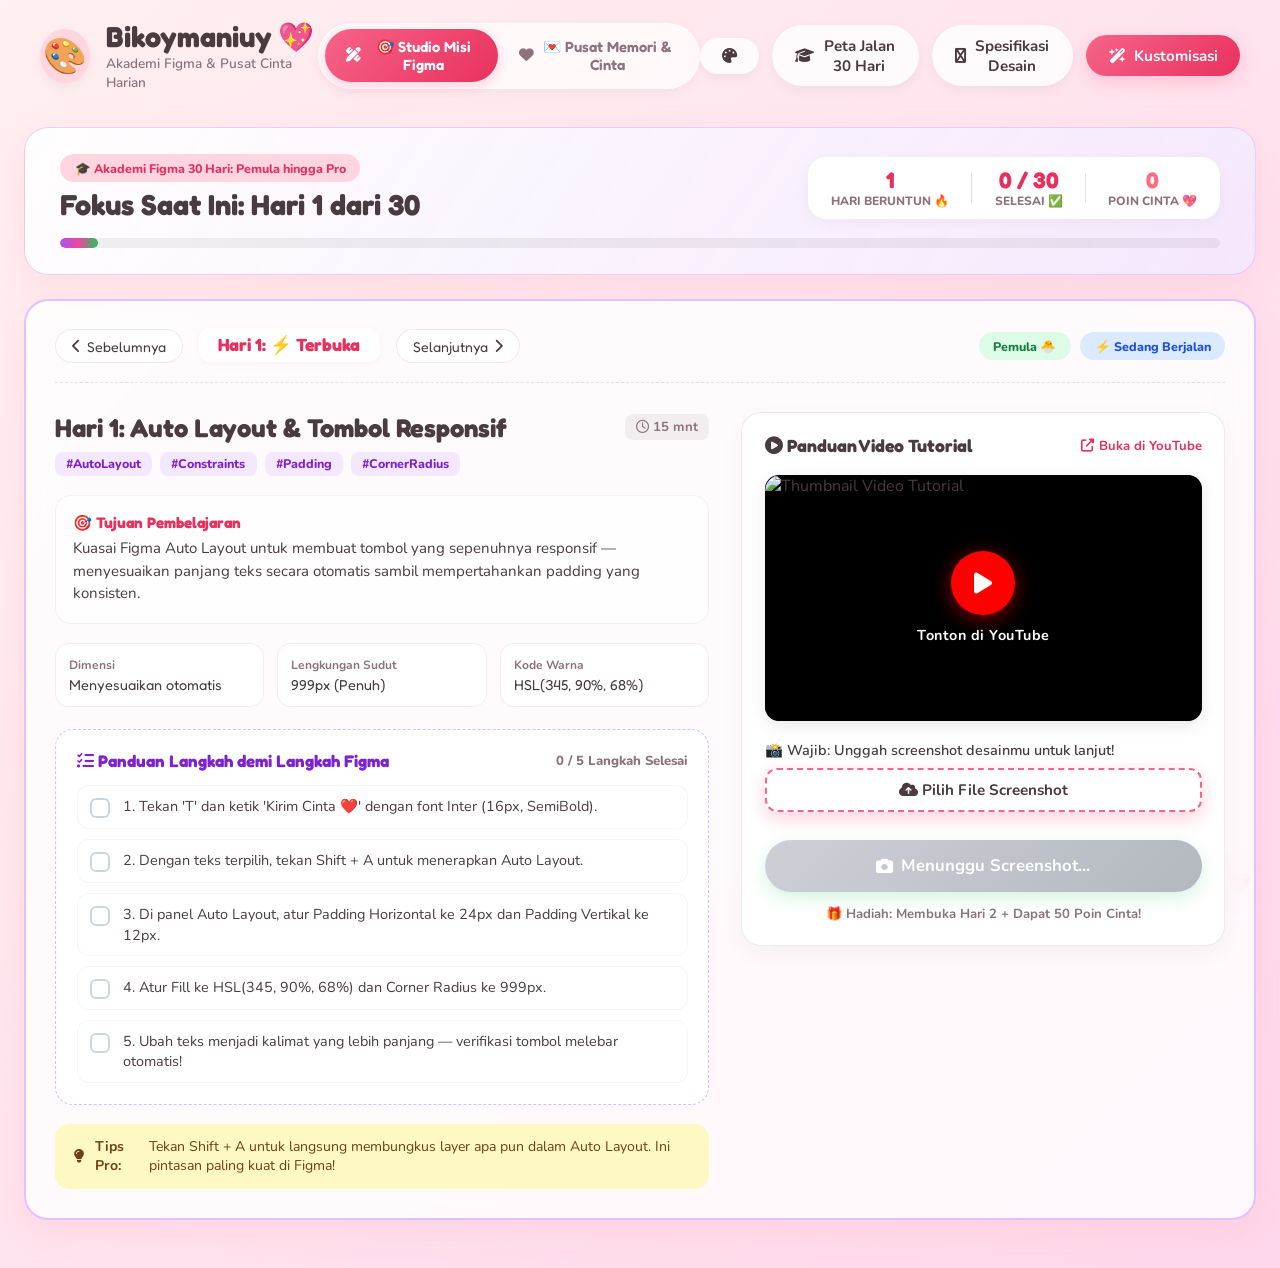
==== index.html @ 160505a1 "Add files via upload" ====
<!DOCTYPE html>
<html lang="id">
<head>
  <meta charset="UTF-8">
  <meta name="viewport" content="width=device-width, initial-scale=1.0">
  <title>Bikoymaniuy 💕 | Studio Figma & Pusat Memori Cinta</title>
  <meta name="description" content="Akademi Figma harian yang berfokus pada tugas dan aplikasi pendamping manis yang dibuat dengan penuh cinta.">
  
  <!-- Google Fonts -->
  <link rel="preconnect" href="https://fonts.googleapis.com">
  <link rel="preconnect" href="https://fonts.gstatic.com" crossorigin>
  <link href="https://fonts.googleapis.com/css2?family=Fredoka:wght@400;500;600;700&family=Nunito:wght@400;600;700;800&family=Sacramento&display=swap" rel="stylesheet">
  
  <!-- FontAwesome Icons -->
  <link rel="stylesheet" href="https://cdnjs.cloudflare.com/ajax/libs/font-awesome/6.4.0/css/all.min.css">
  
  <!-- Canvas Confetti -->
  <script src="https://cdn.jsdelivr.net/npm/canvas-confetti@1.6.0/dist/confetti.browser.min.js"></script>
  
  <link rel="stylesheet" href="styles.css">
</head>
<body data-theme="sakura">

  <!-- Background Animated Hearts Canvas -->
  <canvas id="heartCanvas"></canvas>

  <!-- Top Navigation Header -->
  <header class="app-header">
    <div class="logo-group">
      <div class="logo-icon">🎨</div>
      <div class="logo-text">
        <h1 id="appTitle">Bikoymaniuy <span class="heart-badge">💖</span></h1>
        <p class="subtitle">Akademi Figma & Pusat Cinta Harian</p>
      </div>
    </div>

    <!-- Mode Selector Tabs -->
    <nav class="mode-tabs">
      <button class="mode-tab active" id="tabFigmaStudio">
        <i class="fa-solid fa-pen-ruler"></i> 🎯 Studio Misi Figma
      </button>
      <button class="mode-tab" id="tabLoveHub">
        <i class="fa-solid fa-heart"></i> 💌 Pusat Memori & Cinta
      </button>
    </nav>

    <div class="header-actions">
      <button class="nav-btn" id="themeToggleBtn" title="Ganti Tema">
        <i class="fa-solid fa-palette"></i>
      </button>
      <button class="nav-btn" id="curriculumBtn" title="Peta Jalan Figma 30 Hari">
        <i class="fa-solid fa-graduation-cap"></i> Peta Jalan 30 Hari
      </button>
      <button class="nav-btn" id="figmaSpecBtn" title="Spesifikasi Desain Figma">
        <i class="fa-solid fa-figma"></i> Spesifikasi Desain
      </button>
      <button class="nav-btn primary-nav-btn" id="customizeBtn" title="Sesuaikan Pengaturan">
        <i class="fa-solid fa-wand-magic-sparkles"></i> Kustomisasi
      </button>
    </div>
  </header>

  <!-- Main Container Layout -->
  <main class="main-container">

    <!-- VIEW 1: TASK-FOCUSED FIGMA QUEST STUDIO -->
    <div id="figmaStudioView" class="view-section active">

      <!-- Course Overall Progress Header -->
      <section class="course-progress-card glass-card">
        <div class="progress-info-row">
          <div class="progress-title-group">
            <span class="pill-badge">🎓 Akademi Figma 30 Hari: Pemula hingga Pro</span>
            <h2>Fokus Saat Ini: <span id="courseProgressText">Hari 1 dari 30</span></h2>
          </div>
          <div class="streak-badge-box">
            <div class="streak-item">
              <span class="streak-number" id="figmaStreakNum">1</span>
              <span class="streak-label">Hari Beruntun 🔥</span>
            </div>
            <div class="streak-divider"></div>
            <div class="streak-item">
              <span class="streak-number" id="completedCountNum">0 / 30</span>
              <span class="streak-label">Selesai ✅</span>
            </div>
            <div class="streak-divider"></div>
            <div class="streak-item">
              <span class="streak-number" id="lovePointsNum" style="color: #ff6b81;">0</span>
              <span class="streak-label">Poin Cinta 💖</span>
            </div>
          </div>
        </div>

        <div class="course-bar-container">
          <div class="course-bar-fill" id="courseBarFill" style="width: 3.3%;"></div>
        </div>
      </section>

      <!-- TASK FOCUS HERO WORKSPACE -->
      <section class="widget-card glass-card task-hero-workspace">
        <!-- Task Header Toolbar -->
        <div class="task-toolbar">
          <div class="task-nav-controls">
            <button class="task-nav-btn" id="prevDayBtn" title="Hari Sebelumnya"><i class="fa-solid fa-chevron-left"></i> Sebelumnya</button>
            <div class="day-selector-dropdown">
              <span class="day-select-label" id="currentDaySelectorLabel">Hari 1 (Terbuka)</span>
            </div>
            <button class="task-nav-btn" id="nextDayBtn" title="Hari Selanjutnya">Selanjutnya <i class="fa-solid fa-chevron-right"></i></button>
          </div>

          <div class="task-status-badges">
            <span class="level-badge" id="questLevelBadge">Pemula 🐣</span>
            <span class="status-pill-badge" id="questLockStatusBadge">⚡ Sedang Berjalan</span>
          </div>
        </div>

        <!-- Task Main Split View -->
        <div class="task-workspace-grid">

          <!-- Left Column: Detailed Guide & Interactive Checklist -->
          <div class="task-guide-col">
            <div class="task-title-header">
              <h3 id="questTitle">Hari 1: Tombol Pil Lucu & Auto Layout</h3>
              <span class="time-tag" id="questTime"><i class="fa-regular fa-clock"></i> 10 mnt</span>
            </div>

            <!-- Concept Tags -->
            <div class="concept-tags-row" id="conceptTagsRow">
              <span class="concept-tag">#AutoLayout</span>
              <span class="concept-tag">#PillButton</span>
              <span class="concept-tag">#Padding</span>
              <span class="concept-tag">#CornerRadius</span>
            </div>

            <div class="task-description-box">
              <h4>🎯 Tujuan Pembelajaran</h4>
              <p id="questObjective">Pelajari cara membuat tombol yang fleksibel menggunakan Auto Layout Figma yang otomatis menyesuaikan ukurannya saat teks berubah!</p>
            </div>

            <!-- Specs & Dimensions Callout -->
            <div class="specs-callout-grid">
              <div class="spec-callout-item">
                <span class="spec-label">Dimensi</span>
                <span class="spec-val" id="specDimVal">Auto (Min 140x48px)</span>
              </div>
              <div class="spec-callout-item">
                <span class="spec-label">Lengkungan Sudut</span>
                <span class="spec-val" id="specRadiusVal">999px (Full Pill)</span>
              </div>
              <div class="spec-callout-item">
                <span class="spec-label">Kode Warna</span>
                <span class="spec-val" id="specColorVal">HSL(345, 90%, 68%)</span>
              </div>
            </div>

            <!-- Interactive Sub-Checklist -->
            <div class="interactive-checklist-card">
              <div class="checklist-header">
                <h5><i class="fa-solid fa-list-check"></i> Panduan Langkah demi Langkah Figma</h5>
                <span class="checklist-count" id="checklistProgressText">0 / 4 Langkah Selesai</span>
              </div>

              <div class="checklist-items-container" id="checklistItemsContainer">
                <!-- Checkbox steps rendered dynamically -->
              </div>
            </div>

            <!-- Figma Tip Box -->
            <div class="quest-tip-box" id="questTipBox">
              <i class="fa-solid fa-lightbulb"></i> <strong>Tips Pro:</strong> Tekan <kbd>Shift + A</kbd> pada lapisan teks apa pun untuk langsung mengubahnya menjadi Auto Layout!
            </div>
          </div>

          <!-- Right Column: Inline Video Tutorial & Completion -->
          <div class="task-video-col">
            <div class="video-workspace-card">
              <div class="video-card-header">
                <h4><i class="fa-solid fa-circle-play"></i> Panduan Video Tutorial</h4>
                <a id="externalVideoLink" href="#" target="_blank" class="link-btn">
                  <i class="fa-solid fa-up-right-from-square"></i> Buka di YouTube
                </a>
              </div>
              
              <div class="video-frame-container">
                <div class="yt-thumbnail-player" id="ytThumbnailPlayer">
                  <img id="ytThumbnailImg" src="https://img.youtube.com/vi/kU7G0d1FwEw/maxresdefault.jpg" alt="Thumbnail Video Tutorial" onerror="this.src='https://img.youtube.com/vi/kU7G0d1FwEw/hqdefault.jpg'">
                  <div class="yt-play-overlay" id="ytPlayOverlay">
                    <div class="yt-play-btn"><i class="fa-solid fa-play"></i></div>
                    <div class="yt-play-label">Tonton di YouTube</div>
                  </div>
                </div>
              </div>

              <div class="video-completion-panel">
                <div class="lock-notice" id="lockNoticeMessage" style="display: none;">
                  <i class="fa-solid fa-lock"></i> <strong>Tugas ini terkunci!</strong> Selesaikan Hari <span id="lockedPrevDayNum">1</span> terlebih dahulu.
                </div>
                <div class="upload-screenshot-container" id="uploadScreenshotContainer" style="margin-bottom: 15px;">
                  <p style="font-size: 0.9rem; margin-bottom: 8px; color: var(--text-dark); font-weight: 600;">📸 Wajib: Unggah screenshot desainmu untuk lanjut!</p>
                  <label for="screenshotUpload" class="action-btn" style="background: var(--bg-card); color: var(--text-dark); border: 2px dashed var(--primary-color); display: inline-block; text-align: center; cursor: pointer; padding: 10px 20px; border-radius: 12px; width: 100%;">
                    <i class="fa-solid fa-cloud-arrow-up"></i> Pilih File Screenshot
                  </label>
                  <input type="file" id="screenshotUpload" accept="image/*" style="display: none;">
                  <img id="screenshotPreview" src="" style="display: none; width: 100%; border-radius: 12px; margin-top: 15px; border: 2px solid var(--primary-color);">
                </div>

                <button class="action-btn complete-quest-btn" id="completeQuestBtn">
                  <i class="fa-solid fa-circle-check"></i> Tandai Selesai & Buka Hari Berikutnya! 🎉
                </button>

                <div class="reward-teaser">
                  <span>🎁 Hadiah: Membuka Hari <span id="nextRewardDayNum">2</span> + Dapat 50 Poin Cinta!</span>
                </div>
              </div>
            </div>
          </div>

        </div>
      </section>

    </div>

    <!-- VIEW 2: LOVE & MEMORY HUB -->
    <div id="loveHubView" class="view-section" style="display: none;">

      <!-- Welcome Banner -->
      <section class="welcome-card glass-card">
        <div class="welcome-content">
          <span class="pill-badge">✨ Dosis Kemanisan Harian</span>
          <h2>Halo, <span id="gfName">Tuan Putri</span>! 🌸</h2>
          <p id="welcomeSubtitle">Hari ini adalah hari yang spesial karena kamu membuat dunia lebih cerah!</p>
          <div class="love-counter">
            <div class="counter-item">
              <span class="counter-num" id="daysTogether">365</span>
              <span class="counter-label">Hari Bersama</span>
            </div>
            <div class="counter-divider">💕</div>
            <div class="counter-item">
              <span class="counter-num" id="heartsSent">0</span>
              <span class="counter-label">Hati Terkirim</span>
            </div>
            <div class="counter-divider">✨</div>
            <div class="counter-item">
              <span class="counter-num" id="couponsRemaining">6</span>
              <span class="counter-label">Voucher Aktif</span>
            </div>
          </div>
        </div>
        <div class="welcome-mascot">
          <div class="mascot-avatar">✨🐻✨</div>
          <button class="hug-btn" id="sendHugBtn">
            <i class="fa-solid fa-heart"></i> Ketuk untuk Pelukan
          </button>
        </div>
      </section>

      <!-- Grid Layout for Hub Widgets -->
      <div class="widgets-grid">

        <!-- Widget 1: Daily Love Envelope -->
        <section class="widget-card glass-card envelope-widget">
          <div class="widget-header">
            <div class="widget-title">
              <i class="fa-solid fa-envelope-open-text icon-pink"></i>
              <h3>Surat Cinta Hari Ini</h3>
            </div>
            <span class="date-badge" id="currentDateText">Hari Ini</span>
          </div>
          
          <div class="envelope-container">
            <div class="envelope" id="envelope">
              <div class="envelope-flap"></div>
              <div class="envelope-pocket"></div>
              <div class="letter" id="letter">
                <div class="letter-stamp">💌</div>
                <h4 id="noteTitle">Selamat Pagi Matahariku!</h4>
                <p id="noteBody">Kamu adalah pikiran favoritku setiap hari. Jangan lupa tersenyum, tarik napas perlahan, dan ketahuilah bahwa kamu sangat dicintai!</p>
                <div class="letter-footer">
                  <span id="noteSignoff">Selalu milikmu ❤️</span>
                </div>
              </div>
            </div>
          </div>

          <div class="widget-actions">
            <button class="action-btn" id="openNoteBtn">
              <i class="fa-solid fa-heart-open"></i> Buka Surat
            </button>
            <button class="action-btn secondary-btn" id="newNoteBtn">
              <i class="fa-solid fa-shuffle"></i> Surat Lainnya
            </button>
          </div>
        </section>

        <!-- Widget 2: Interactive Mood Station -->
        <section class="widget-card glass-card mood-widget">
          <div class="widget-header">
            <div class="widget-title">
              <i class="fa-solid fa-face-smile-beam icon-yellow"></i>
              <h3>Bagaimana Perasaanmu Hari Ini?</h3>
            </div>
          </div>

          <p class="widget-desc">Pilih suasana hatimu untuk menerima perhatian virtual instan!</p>
          
          <div class="mood-selector" id="moodSelector">
            <button class="mood-chip" data-mood="happy">
              <span class="mood-emoji">🥰</span> Bahagia
            </button>
            <button class="mood-chip" data-mood="tired">
              <span class="mood-emoji">😴</span> Lelah
            </button>
            <button class="mood-chip" data-mood="stressed">
              <span class="mood-emoji">🥺</span> Stres
            </button>
            <button class="mood-chip" data-mood="excited">
              <span class="mood-emoji">🥳</span> Bersemangat
            </button>
            <button class="mood-chip" data-mood="missing">
              <span class="mood-emoji">👉👈</span> Kangen
            </button>
            <button class="mood-chip" data-mood="boba">
              <span class="mood-emoji">🧋</span> Butuh Boba
            </button>
          </div>

          <div class="mood-response-box" id="moodResponseBox">
            <div class="response-icon" id="responseIcon">✨</div>
            <div class="response-text">
              <h4 id="responseTitle">Pilih suasana hatimu di atas!</h4>
              <p id="responseDesc">Aku di sini untuk memberimu kehangatan ekstra dan pelukan virtual kapan pun kamu butuhkan.</p>
            </div>
          </div>
        </section>

        <!-- Widget 3: Redeemable Love Vouchers -->
        <section class="widget-card glass-card vouchers-widget full-width-widget">
          <div class="widget-header">
            <div class="widget-title">
              <i class="fa-solid fa-ticket icon-purple"></i>
              <h3>Voucher Cinta Eksklusif Kamu</h3>
            </div>
            <span class="pill-badge">Ketuk kupon untuk menukar!</span>
          </div>

          <div class="vouchers-carousel" id="vouchersCarousel">
            <!-- Dynamically populated coupons -->
          </div>
        </section>

        <!-- Widget 5: Lo-Fi Music & Audio Player -->
        <section class="widget-card glass-card player-widget full-width-widget">
          <div class="widget-header">
            <div class="widget-title">
              <i class="fa-solid fa-compact-disc icon-green"></i>
              <h3>Musik Lo-Fi & Santai</h3>
            </div>
          </div>
          <div class="player-body" style="padding-top: 15px;">
            <iframe width="100%" height="300" scrolling="no" frameborder="no" allow="autoplay" src="https://w.soundcloud.com/player/?url=https%3A//soundcloud.com/user-236761972/sets/studio-ghibli-lofi-music-chill&color=%23ff6b81&auto_play=false&hide_related=true&show_comments=false&show_user=false&show_reposts=false&show_teaser=false&visual=true" style="border-radius: 12px; border: none;"></iframe>
          </div>
        </section>

        <!-- Widget 6: Interactive Sticker Canvas Board -->
        <section class="widget-card glass-card sticker-widget full-width-widget">
          <div class="widget-header">
            <div class="widget-title">
              <i class="fa-solid fa-icons icon-orange"></i>
              <h3>Kanvas Stiker Lucu (Bisa Ditarik)</h3>
            </div>
            <span class="pill-badge">Tarik stiker ke mana saja!</span>
          </div>

          <div class="sticker-toolbar">
            <span>Tambah Stiker:</span>
            <button class="sticker-add-btn" data-sticker="🧋">🧋 Boba</button>
            <button class="sticker-add-btn" data-sticker="🐱">🐱 Kucing</button>
            <button class="sticker-add-btn" data-sticker="🧸">🧸 Beruang</button>
            <button class="sticker-add-btn" data-sticker="🌸">🌸 Sakura</button>
            <button class="sticker-add-btn" data-sticker="✨">✨ Berkilau</button>
            <button class="sticker-add-btn" data-sticker="🍰">🍰 Kue</button>
            <button class="sticker-add-btn" data-sticker="💌">💌 Surat</button>
            <button class="action-btn secondary-btn" id="clearStickersBtn" style="margin-left: auto; padding: 0.3rem 0.8rem; font-size: 0.85rem;">Bersihkan Stiker</button>
          </div>

          <div class="canvas-area" id="stickerCanvasArea">
            <div class="canvas-placeholder">✨ Ketuk stiker apa saja di atas untuk meletakkannya di sini, lalu tarik sesukamu! ✨</div>
          </div>
        </section>

      </div>

    </div>

  </main>

  <!-- Modal: 30-Day Figma Curriculum Roadmap -->
  <div class="modal-overlay" id="curriculumModal">
    <div class="modal-content glass-card" style="max-width: 850px;">
      <div class="modal-header">
        <h3><i class="fa-solid fa-graduation-cap"></i> Peta Jalan Desain Figma 30 Hari</h3>
        <button class="close-btn" id="closeCurriculumModalBtn">&times;</button>
      </div>
      <div class="modal-body">
        <div class="curriculum-filter-bar">
          <button class="filter-tab active" data-filter="all">Semua Misi (30)</button>
          <button class="filter-tab" data-filter="beginner">Pemula 🐣 (1–10)</button>
          <button class="filter-tab" data-filter="intermediate">Menengah 🌿 (11–20)</button>
          <button class="filter-tab" data-filter="pro">Pro 👑 (21–30)</button>
        </div>

        <div class="curriculum-grid" id="curriculumGrid">
          <!-- Dynamically populated quest cards with locked/unlocked states -->
        </div>
      </div>
    </div>
  </div>

  <!-- Side Drawer: Customizer Modal -->
  <div class="drawer-overlay" id="customizerDrawer">
    <div class="drawer-content">
      <div class="drawer-header">
        <h3><i class="fa-solid fa-sliders"></i> Kustomisasi Bikoymaniuy</h3>
        <button class="close-btn" id="closeCustomizerBtn">&times;</button>
      </div>

      <div class="drawer-body">
        <div id="adminPanel" style="display: block; margin-bottom: 2rem; border-bottom: 2px solid var(--primary-color); padding-bottom: 1rem;">
          <h4 style="color: var(--primary-color); margin-bottom: 1rem;"><i class="fa-solid fa-crown"></i> Mode Admin Aktif</h4>
          
          <div class="form-group">
            <label>Tambah Kupon Hadiah Baru</label>
            <input type="text" id="adminVoucherTitle" placeholder="Nama Hadiah" class="custom-input" style="margin-bottom: 0.5rem;">
            <input type="text" id="adminVoucherDesc" placeholder="Deskripsi Singkat" class="custom-input" style="margin-bottom: 0.5rem;">
            <div style="display: flex; gap: 0.5rem; margin-bottom: 0.5rem;">
              <input type="text" id="adminVoucherIcon" placeholder="Emoji" class="custom-input" style="width: 30%;">
              <input type="text" id="adminVoucherTag" placeholder="Kategori" class="custom-input" style="width: 70%;">
            </div>
            <input type="number" id="adminVoucherCost" placeholder="Harga Poin (mis: 1000)" class="custom-input" style="margin-bottom: 0.5rem;">
            <button class="action-btn" id="adminAddVoucherBtn" style="width: 100%; background: #22c55e;">+ Tambah Hadiah</button>
          </div>

          <div class="form-group" style="margin-top: 1rem;">
            <label>Daftar Hadiah (Klik Hapus)</label>
            <div id="adminVoucherList" style="max-height: 200px; overflow-y: auto; background: var(--bg-card); padding: 0.5rem; border-radius: 8px; font-size: 0.85rem;">
              <!-- Admin list -->
            </div>
          </div>
        </div>
        <div class="form-group">
          <label for="inputGfName">Nama Panggilan Pacar</label>
          <input type="text" id="inputGfName" value="Tuan Putri" class="custom-input">
        </div>

        <div class="form-group">
          <label for="inputDays">Hari Bersama</label>
          <input type="text" id="inputDays" value="1 Year 6 Months" class="custom-input">
        </div>

        <div class="form-group" style="margin-top: 1.2rem; border-top: 1px dashed rgba(0,0,0,0.1); padding-top: 1rem;">
          <label for="inputCustomQuestTitle">Tambah Tugas Figma Harian Khusus</label>
          <input type="text" id="inputCustomQuestTitle" placeholder="Judul Tugas (contoh: Hari 31: App Bar Lucu)" class="custom-input" style="margin-bottom: 0.5rem;">
          <input type="text" id="inputCustomVideoUrl" placeholder="URL Video YouTube (https://...)" class="custom-input" style="margin-bottom: 0.5rem;">
          <textarea id="inputCustomQuestSteps" rows="2" class="custom-input" placeholder="Langkah-langkah dipisahkan dengan koma..."></textarea>
          <button class="action-btn" id="addCustomQuestBtn" style="margin-top: 0.5rem; width: 100%;">Tambah Tugas Figma</button>
        </div>

        <button class="action-btn" id="saveSettingsBtn" style="width: 100%; margin-top: 1rem;">
          <i class="fa-solid fa-floppy-disk"></i> Simpan & Terapkan
        </button>
        <button class="action-btn" id="resetProgressBtn" style="width: 100%; margin-top: 1rem; background: #ef4444; color: white; border: none;">
          <i class="fa-solid fa-triangle-exclamation"></i> Reset Semua Progres
        </button>
      </div>
    </div>
  </div>

  <!-- Modal: Figma Design System Specs -->
  <div class="modal-overlay" id="figmaModal">
    <div class="modal-content glass-card">
      <div class="modal-header">
        <h3><i class="fa-solid fa-figma"></i> Spesifikasi Sistem Desain Harian (Figma Companion)</h3>
        <button class="close-btn" id="closeFigmaModalBtn">&times;</button>
      </div>
      <div class="modal-body">
        <p>Gunakan kode HSL warna ini, spesifikasi tipografi, dan dimensi komponen untuk <strong>Tantangan Desain Figma Harian</strong> kamu!</p>
        
        <div class="spec-section">
          <h4>🎨 Token Warna</h4>
          <div class="spec-colors-grid">
            <div class="color-chip-card">
              <span class="color-preview" style="background: hsl(345, 90%, 68%);"></span>
              <div class="color-info">
                <strong>Pink Utama</strong>
                <code>hsl(345, 90%, 68%)</code>
              </div>
            </div>
            <div class="color-chip-card">
              <span class="color-preview" style="background: hsl(270, 85%, 75%);"></span>
              <div class="color-info">
                <strong>Ungu Lembut</strong>
                <code>hsl(270, 85%, 75%)</code>
              </div>
            </div>
            <div class="color-chip-card">
              <span class="color-preview" style="background: hsl(355, 100%, 97%);"></span>
              <div class="color-info">
                <strong>Krem Latar Belakang</strong>
                <code>hsl(355, 100%, 97%)</code>
              </div>
            </div>
            <div class="color-chip-card">
              <span class="color-preview" style="background: rgba(255, 255, 255, 0.75);"></span>
              <div class="color-info">
                <strong>Kartu Glassmorphism</strong>
                <code>rgba(255, 255, 255, 0.75)</code>
              </div>
            </div>
          </div>
        </div>

        <div class="spec-section">
          <h4>🔤 Skala Tipografi</h4>
          <ul class="spec-list">
            <li><strong>Font Judul:</strong> <code>Fredoka</code> (700 Bold, 2.2rem)</li>
            <li><strong>Font Sub-judul:</strong> <code>Nunito</code> (800 ExtraBold, 1.3rem)</li>
            <li><strong>Catatan Tulisan Tangan:</strong> <code>Sacramento</code> (400 Regular, 1.8rem)</li>
          </ul>
        </div>

        <div class="spec-section">
          <h4>📐 Token Tata Letak & Lengkungan</h4>
          <ul class="spec-list">
            <li><strong>Lengkungan Sudut Kartu:</strong> <code>24px</code></li>
            <li><strong>Lengkungan Sudut Tombol:</strong> <code>999px (Penuh)</code></li>
            <li><strong>Blur Filter Latar:</strong> <code>16px</code></li>
            <li><strong>Bayangan Kotak:</strong> <code>0 12px 32px rgba(255, 182, 193, 0.25)</code></li>
          </ul>
        </div>

        <button class="action-btn" id="copyFigmaTokensBtn" style="width: 100%; margin-top: 1rem;">
          <i class="fa-solid fa-copy"></i> Salin Token JSON ke Clipboard
        </button>
      </div>
    </div>
  </div>

  <script src="app.js"></script>
</body>
</html>
---- styles.css ----
/* ==========================================================================
   MOCHILOVE - DESIGN SYSTEM & STYLESHEET
   ========================================================================== */

/* Theme Variables (Default Sakura Theme) */
:root {
  --primary-hue: 345;
  --primary-color: hsl(var(--primary-hue), 90%, 68%);
  --primary-dark: hsl(var(--primary-hue), 80%, 55%);
  --primary-light: hsl(var(--primary-hue), 100%, 92%);
  --accent-color: hsl(270, 85%, 75%);
  --bg-gradient-start: hsl(355, 100%, 97%);
  --bg-gradient-end: hsl(330, 100%, 92%);
  
  --card-bg: rgba(255, 255, 255, 0.82);
  --card-border: rgba(255, 255, 255, 0.9);
  --text-main: #4a3b40;
  --text-muted: #8c737c;
  
  --shadow-soft: 0 12px 32px rgba(255, 182, 193, 0.28);
  --shadow-hover: 0 18px 40px rgba(255, 140, 170, 0.35);
  
  --radius-card: 24px;
  --radius-btn: 999px;
  
  --font-heading: 'Fredoka', cursive, sans-serif;
  --font-body: 'Nunito', sans-serif;
  --font-handwriting: 'Sacramento', cursive;
  
  --transition-smooth: all 0.35s cubic-bezier(0.34, 1.56, 0.64, 1);
}

/* Theme Options */
body[data-theme="lavender"] {
  --primary-hue: 270;
  --primary-color: hsl(270, 85%, 72%);
  --primary-dark: hsl(270, 75%, 58%);
  --primary-light: hsl(270, 100%, 93%);
  --accent-color: hsl(320, 85%, 75%);
  --bg-gradient-start: hsl(265, 100%, 97%);
  --bg-gradient-end: hsl(280, 80%, 90%);
}

body[data-theme="matcha"] {
  --primary-hue: 155;
  --primary-color: hsl(155, 65%, 58%);
  --primary-dark: hsl(155, 60%, 45%);
  --primary-light: hsl(155, 80%, 90%);
  --accent-color: hsl(45, 90%, 75%);
  --bg-gradient-start: hsl(150, 60%, 97%);
  --bg-gradient-end: hsl(160, 70%, 88%);
}

body[data-theme="sunset"] {
  --primary-hue: 20;
  --primary-color: hsl(20, 95%, 68%);
  --primary-dark: hsl(15, 85%, 55%);
  --primary-light: hsl(35, 100%, 90%);
  --accent-color: hsl(340, 90%, 75%);
  --bg-gradient-start: hsl(40, 100%, 96%);
  --bg-gradient-end: hsl(15, 95%, 88%);
}

/* Reset & Global */
* {
  margin: 0;
  padding: 0;
  box-sizing: border-box;
  user-select: none;
}

body {
  font-family: var(--font-body);
  color: var(--text-main);
  background: linear-gradient(135deg, var(--bg-gradient-start) 0%, var(--bg-gradient-end) 100%);
  min-height: 100vh;
  overflow-x: hidden;
  position: relative;
}

#heartCanvas {
  position: fixed;
  top: 0;
  left: 0;
  width: 100vw;
  height: 100vh;
  pointer-events: none;
  z-index: 0;
}

/* Glassmorphism Card Style */
.glass-card {
  background: var(--card-bg);
  backdrop-filter: blur(16px);
  -webkit-backdrop-filter: blur(16px);
  border: 1px solid var(--card-border);
  border-radius: var(--radius-card);
  box-shadow: var(--shadow-soft);
  transition: var(--transition-smooth);
}

.glass-card:hover {
  box-shadow: var(--shadow-hover);
}

/* Header & Mode Navigation */
.app-header {
  position: relative;
  z-index: 10;
  display: flex;
  justify-content: space-between;
  align-items: center;
  padding: 1.2rem 2.5rem;
  max-width: 1280px;
  margin: 0 auto;
}

.logo-group {
  display: flex;
  align-items: center;
  gap: 1rem;
}

.logo-icon {
  font-size: 2.2rem;
  background: var(--primary-light);
  width: 54px;
  height: 54px;
  display: flex;
  align-items: center;
  justify-content: center;
  border-radius: 50%;
  box-shadow: 0 4px 12px rgba(0, 0, 0, 0.06);
  animation: pulseMascot 3s infinite ease-in-out;
}

.logo-text h1 {
  font-family: var(--font-heading);
  font-size: 1.8rem;
  font-weight: 700;
  color: var(--text-main);
  display: flex;
  align-items: center;
  gap: 0.4rem;
}

.logo-text .subtitle {
  font-size: 0.85rem;
  color: var(--text-muted);
  font-weight: 600;
}

/* Mode Tabs */
.mode-tabs {
  display: flex;
  align-items: center;
  background: rgba(255, 255, 255, 0.7);
  padding: 0.35rem;
  border-radius: var(--radius-btn);
  border: 1px solid rgba(255, 255, 255, 0.9);
  box-shadow: 0 4px 14px rgba(0, 0, 0, 0.04);
}

.mode-tab {
  font-family: var(--font-heading);
  font-size: 0.92rem;
  font-weight: 600;
  padding: 0.55rem 1.3rem;
  border-radius: var(--radius-btn);
  border: none;
  background: transparent;
  color: var(--text-muted);
  cursor: pointer;
  display: flex;
  align-items: center;
  gap: 0.5rem;
  transition: var(--transition-smooth);
}

.mode-tab.active {
  background: linear-gradient(135deg, var(--primary-color), var(--primary-dark));
  color: #ffffff;
  box-shadow: 0 4px 14px rgba(255, 140, 170, 0.4);
}

.header-actions {
  display: flex;
  align-items: center;
  gap: 0.8rem;
}

/* Buttons */
.nav-btn, .action-btn {
  font-family: var(--font-body);
  font-weight: 700;
  font-size: 0.95rem;
  padding: 0.65rem 1.4rem;
  border-radius: var(--radius-btn);
  border: none;
  cursor: pointer;
  display: inline-flex;
  align-items: center;
  gap: 0.5rem;
  background: rgba(255, 255, 255, 0.8);
  color: var(--text-main);
  box-shadow: 0 4px 12px rgba(0, 0, 0, 0.05);
  transition: var(--transition-smooth);
}

.nav-btn:hover, .action-btn:hover {
  transform: translateY(-2px) scale(1.03);
  background: #ffffff;
  box-shadow: 0 6px 18px rgba(0, 0, 0, 0.1);
}

.primary-nav-btn, .action-btn {
  background: linear-gradient(135deg, var(--primary-color), var(--primary-dark));
  color: #ffffff;
  box-shadow: 0 6px 18px rgba(255, 140, 170, 0.4);
}

.primary-nav-btn:hover, .action-btn:hover {
  background: linear-gradient(135deg, var(--primary-dark), var(--primary-color));
  box-shadow: 0 8px 22px rgba(255, 140, 170, 0.5);
}

.secondary-btn {
  background: var(--primary-light);
  color: var(--primary-dark);
}

.icon-btn {
  width: 40px;
  height: 40px;
  border-radius: 50%;
  border: none;
  background: var(--primary-light);
  color: var(--primary-dark);
  font-size: 1rem;
  cursor: pointer;
  display: flex;
  align-items: center;
  justify-content: center;
  transition: var(--transition-smooth);
}

.icon-btn:hover {
  transform: scale(1.15) rotate(90deg);
  background: var(--primary-color);
  color: #fff;
}

.pill-badge {
  font-size: 0.78rem;
  font-weight: 800;
  padding: 0.35rem 0.9rem;
  border-radius: var(--radius-btn);
  background: var(--primary-light);
  color: var(--primary-dark);
  display: inline-block;
}

/* Main Container */
.main-container {
  position: relative;
  z-index: 5;
  max-width: 1280px;
  margin: 1rem auto 3rem;
  padding: 0 1.5rem;
}

.view-section {
  animation: fadeIn 0.4s ease-out;
}

/* ==========================================================================
   TASK-FOCUSED FIGMA QUEST STUDIO
   ========================================================================== */

/* Course Overall Progress Card */
.course-progress-card {
  padding: 1.6rem 2.2rem;
  margin-bottom: 1.5rem;
  background: linear-gradient(125deg, rgba(255,255,255,0.92) 0%, rgba(243, 232, 255, 0.85) 100%);
  border: 1px solid rgba(216, 180, 254, 0.6);
}

.progress-info-row {
  display: flex;
  justify-content: space-between;
  align-items: center;
  margin-bottom: 1rem;
}

.progress-title-group h2 {
  font-family: var(--font-heading);
  font-size: 1.8rem;
  margin-top: 0.3rem;
  color: var(--text-main);
}

.streak-badge-box {
  display: flex;
  align-items: center;
  gap: 1.4rem;
  background: #ffffff;
  padding: 0.6rem 1.4rem;
  border-radius: 18px;
  box-shadow: 0 4px 14px rgba(0,0,0,0.04);
}

.streak-item {
  display: flex;
  flex-direction: column;
  align-items: center;
}

.streak-number {
  font-family: var(--font-heading);
  font-size: 1.4rem;
  font-weight: 700;
  color: var(--primary-dark);
}

.streak-label {
  font-size: 0.75rem;
  font-weight: 800;
  color: var(--text-muted);
  text-transform: uppercase;
}

.streak-divider {
  width: 1px;
  height: 30px;
  background: rgba(0,0,0,0.1);
}

.course-bar-container {
  width: 100%;
  height: 10px;
  background: rgba(0,0,0,0.06);
  border-radius: 999px;
  overflow: hidden;
}

.course-bar-fill {
  height: 100%;
  background: linear-gradient(90deg, #a855f7, #ec4899, #22c55e);
  border-radius: 999px;
  transition: width 0.5s ease-out;
}

/* Task Hero Workspace Container */
.task-hero-workspace {
  padding: 2rem;
  border: 2px solid rgba(216, 180, 254, 0.8);
}

.task-toolbar {
  display: flex;
  justify-content: space-between;
  align-items: center;
  padding-bottom: 1.2rem;
  border-bottom: 1px dashed rgba(0,0,0,0.1);
  margin-bottom: 1.8rem;
}

.task-nav-controls {
  display: flex;
  align-items: center;
  gap: 1rem;
}

.task-nav-btn {
  font-family: var(--font-heading);
  font-size: 0.88rem;
  padding: 0.45rem 1rem;
  border-radius: 999px;
  border: 1px solid rgba(0,0,0,0.08);
  background: #ffffff;
  color: var(--text-main);
  cursor: pointer;
  display: flex;
  align-items: center;
  gap: 0.4rem;
  transition: var(--transition-smooth);
}

.task-nav-btn:hover {
  background: var(--primary-light);
  color: var(--primary-dark);
}

.day-select-label {
  font-family: var(--font-heading);
  font-size: 1.1rem;
  font-weight: 700;
  color: var(--primary-dark);
  background: rgba(255, 255, 255, 0.9);
  padding: 0.4rem 1.2rem;
  border-radius: 12px;
  box-shadow: 0 2px 8px rgba(0,0,0,0.04);
}

.task-status-badges {
  display: flex;
  align-items: center;
  gap: 0.6rem;
}

.status-pill-badge {
  font-size: 0.78rem;
  font-weight: 800;
  padding: 0.35rem 0.9rem;
  border-radius: var(--radius-btn);
  background: #dbeafe;
  color: #1d4ed8;
}

.status-pill-badge.locked {
  background: #fef2f2;
  color: #dc2626;
}

.status-pill-badge.completed {
  background: #dcfce7;
  color: #15803d;
}

/* Task Workspace Split Grid */
.task-workspace-grid {
  display: grid;
  grid-template-columns: 1.15fr 0.85fr;
  gap: 2rem;
}

/* Left Column: Guide & Checklist */
.task-title-header {
  display: flex;
  justify-content: space-between;
  align-items: center;
  margin-bottom: 0.6rem;
}

.task-title-header h3 {
  font-family: var(--font-heading);
  font-size: 1.6rem;
  color: var(--text-main);
}

.time-tag {
  font-size: 0.82rem;
  font-weight: 700;
  color: var(--text-muted);
  background: rgba(0,0,0,0.05);
  padding: 0.25rem 0.7rem;
  border-radius: 8px;
}

.concept-tags-row {
  display: flex;
  gap: 0.5rem;
  flex-wrap: wrap;
  margin-bottom: 1.2rem;
}

.concept-tag {
  font-size: 0.78rem;
  font-weight: 800;
  background: #f3e8ff;
  color: #7e22ce;
  padding: 0.2rem 0.7rem;
  border-radius: 8px;
}

.task-description-box {
  background: rgba(255, 255, 255, 0.7);
  padding: 1.1rem;
  border-radius: 16px;
  margin-bottom: 1.2rem;
  border: 1px solid rgba(0,0,0,0.05);
}

.task-description-box h4 {
  font-family: var(--font-heading);
  font-size: 0.95rem;
  color: var(--primary-dark);
  margin-bottom: 0.3rem;
}

.task-description-box p {
  font-size: 0.94rem;
  color: var(--text-main);
  line-height: 1.5;
}

.specs-callout-grid {
  display: grid;
  grid-template-columns: repeat(3, 1fr);
  gap: 0.8rem;
  margin-bottom: 1.4rem;
}

.spec-callout-item {
  background: #ffffff;
  padding: 0.8rem;
  border-radius: 14px;
  border: 1px solid rgba(0,0,0,0.06);
  display: flex;
  flex-direction: column;
}

.spec-label {
  font-size: 0.75rem;
  font-weight: 700;
  color: var(--text-muted);
}

.spec-val {
  font-family: var(--font-heading);
  font-size: 0.9rem;
  color: var(--text-main);
  margin-top: 0.2rem;
}

/* Interactive Sub-Checklist */
.interactive-checklist-card {
  background: rgba(255, 255, 255, 0.9);
  border-radius: 18px;
  padding: 1.3rem;
  border: 1px dashed rgba(168, 85, 247, 0.4);
  margin-bottom: 1.2rem;
}

.checklist-header {
  display: flex;
  justify-content: space-between;
  align-items: center;
  margin-bottom: 0.9rem;
}

.checklist-header h5 {
  font-family: var(--font-heading);
  font-size: 1.05rem;
  color: #7e22ce;
}

.checklist-count {
  font-size: 0.82rem;
  font-weight: 800;
  color: var(--text-muted);
}

.checklist-items-container {
  display: flex;
  flex-direction: column;
  gap: 0.6rem;
}

.checklist-item-row {
  display: flex;
  align-items: flex-start;
  gap: 0.8rem;
  padding: 0.65rem 0.8rem;
  border-radius: 12px;
  background: rgba(255,255,255,0.7);
  border: 1px solid rgba(0,0,0,0.04);
  cursor: pointer;
  transition: var(--transition-smooth);
}

.checklist-item-row:hover {
  background: #ffffff;
}

.checklist-checkbox {
  width: 20px;
  height: 20px;
  border-radius: 6px;
  border: 2px solid #cbd5e1;
  display: flex;
  align-items: center;
  justify-content: center;
  flex-shrink: 0;
  margin-top: 0.1rem;
  transition: var(--transition-smooth);
}

.checklist-item-row.checked .checklist-checkbox {
  background: #22c55e;
  border-color: #22c55e;
  color: white;
}

.checklist-text {
  font-size: 0.9rem;
  color: var(--text-main);
  line-height: 1.4;
}

.checklist-item-row.checked .checklist-text {
  text-decoration: line-through;
  color: #94a3b8;
}

.quest-tip-box {
  background: #fef9c3;
  color: #713f12;
  padding: 0.85rem 1.2rem;
  border-radius: 14px;
  font-size: 0.88rem;
  display: flex;
  align-items: center;
  gap: 0.6rem;
}

.quest-tip-box kbd {
  background: #ffffff;
  padding: 0.15rem 0.5rem;
  border-radius: 6px;
  box-shadow: 0 2px 0 rgba(0,0,0,0.15);
  font-family: monospace;
  font-weight: 700;
}

/* Right Column: Inline Video Tutorial & Completion */
.video-workspace-card {
  background: #ffffff;
  border-radius: 20px;
  padding: 1.4rem;
  border: 1px solid rgba(0,0,0,0.08);
  box-shadow: 0 8px 24px rgba(0,0,0,0.04);
  display: flex;
  flex-direction: column;
  gap: 1.2rem;
}

.video-card-header {
  display: flex;
  justify-content: space-between;
  align-items: center;
}

.video-card-header h4 {
  font-family: var(--font-heading);
  font-size: 1.1rem;
  color: var(--text-main);
}

.link-btn {
  font-size: 0.82rem;
  font-weight: 700;
  color: var(--primary-dark);
  text-decoration: none;
  display: flex;
  align-items: center;
  gap: 0.3rem;
}

.video-frame-container {
  width: 100%;
  border-radius: 14px;
  overflow: hidden;
  box-shadow: 0 4px 16px rgba(0,0,0,0.1);
  background: #000;
}

.video-completion-panel {
  display: flex;
  flex-direction: column;
  gap: 0.8rem;
  margin-top: auto;
}

.lock-notice {
  background: #fef2f2;
  color: #dc2626;
  padding: 0.8rem 1rem;
  border-radius: 12px;
  font-size: 0.88rem;
  text-align: center;
  border: 1px solid #fecaca;
}

.complete-quest-btn {
  background: linear-gradient(135deg, #22c55e, #15803d);
  box-shadow: 0 6px 18px rgba(34, 197, 94, 0.4);
  font-size: 1.05rem;
  padding: 0.9rem 1.4rem;
  justify-content: center;
}

.complete-quest-btn:hover {
  background: linear-gradient(135deg, #16a34a, #15803d);
  box-shadow: 0 10px 24px rgba(34, 197, 94, 0.6);
}

.reward-teaser {
  text-align: center;
  font-size: 0.82rem;
  font-weight: 700;
  color: var(--text-muted);
}

/* Locked Roadmap Card */
.quest-roadmap-card.locked {
  background: #f8fafc;
  border-color: #e2e8f0;
  opacity: 0.75;
}

.quest-roadmap-card.locked .start-quest-btn {
  background: #cbd5e1;
  color: #64748b;
  cursor: not-allowed;
}

/* Welcome Card & Hub Widgets */
.welcome-card {
  padding: 2.2rem 2.8rem;
  display: flex;
  justify-content: space-between;
  align-items: center;
  margin-bottom: 2rem;
  background: linear-gradient(125deg, rgba(255,255,255,0.92) 0%, rgba(255, 230, 240, 0.8) 100%);
}

.welcome-content h2 {
  font-family: var(--font-heading);
  font-size: 2.3rem;
  margin: 0.6rem 0 0.4rem;
  color: var(--text-main);
}

.welcome-content p {
  color: var(--text-muted);
  font-size: 1.05rem;
  font-weight: 600;
  margin-bottom: 1.5rem;
}

.love-counter {
  display: flex;
  align-items: center;
  gap: 1.5rem;
}

.counter-item {
  display: flex;
  flex-direction: column;
}

.counter-num {
  font-family: var(--font-heading);
  font-size: 1.6rem;
  font-weight: 700;
  color: var(--primary-dark);
}

.counter-label {
  font-size: 0.8rem;
  color: var(--text-muted);
  font-weight: 700;
  text-transform: uppercase;
  letter-spacing: 0.5px;
}

.counter-divider {
  font-size: 1.2rem;
  opacity: 0.6;
}

.welcome-mascot {
  display: flex;
  flex-direction: column;
  align-items: center;
  gap: 1rem;
}

.mascot-avatar {
  font-size: 4rem;
  filter: drop-shadow(0 8px 16px rgba(0, 0, 0, 0.1));
  animation: bounceMascot 2.5s infinite cubic-bezier(0.45, 0.05, 0.55, 0.95);
}

.hug-btn {
  font-family: var(--font-heading);
  background: linear-gradient(135deg, #ff758c, #ff7eb3);
  color: white;
  border: none;
  padding: 0.75rem 1.6rem;
  border-radius: var(--radius-btn);
  font-size: 1rem;
  font-weight: 600;
  cursor: pointer;
  box-shadow: 0 8px 20px rgba(255, 117, 140, 0.4);
  transition: var(--transition-smooth);
}

.hug-btn:hover {
  transform: scale(1.08);
  box-shadow: 0 12px 26px rgba(255, 117, 140, 0.6);
}

/* Level Badges */
.level-badge {
  font-size: 0.78rem;
  font-weight: 800;
  padding: 0.35rem 0.9rem;
  border-radius: var(--radius-btn);
  display: inline-block;
}

.level-badge.beginner {
  background: #dcfce7;
  color: #15803d;
}

.level-badge.intermediate {
  background: #e0f2fe;
  color: #0369a1;
}

.level-badge.pro {
  background: #fef3c7;
  color: #b45309;
}

/* 30-Day Roadmap Grid */
.curriculum-filter-bar {
  display: flex;
  gap: 0.6rem;
  margin-bottom: 1.5rem;
  overflow-x: auto;
  padding-bottom: 0.4rem;
}

.filter-tab {
  font-family: var(--font-body);
  font-weight: 700;
  font-size: 0.85rem;
  padding: 0.5rem 1rem;
  border-radius: 999px;
  border: 1px solid rgba(0,0,0,0.08);
  background: #ffffff;
  cursor: pointer;
  white-space: nowrap;
  transition: var(--transition-smooth);
}

.filter-tab.active, .filter-tab:hover {
  background: var(--primary-light);
  color: var(--primary-dark);
  border-color: var(--primary-color);
}

.curriculum-grid {
  display: grid;
  grid-template-columns: repeat(auto-fill, minmax(240px, 1fr));
  gap: 1.2rem;
  max-height: 55vh;
  overflow-y: auto;
  padding-right: 0.5rem;
}

.quest-roadmap-card {
  background: #ffffff;
  border-radius: 18px;
  padding: 1.2rem;
  border: 1px solid rgba(0,0,0,0.06);
  display: flex;
  flex-direction: column;
  justify-content: space-between;
  box-shadow: 0 4px 12px rgba(0,0,0,0.03);
  transition: var(--transition-smooth);
}

.quest-roadmap-card:hover {
  transform: translateY(-4px);
  box-shadow: 0 10px 24px rgba(0,0,0,0.08);
}

.quest-card-header {
  display: flex;
  justify-content: space-between;
  align-items: center;
  margin-bottom: 0.6rem;
}

.day-number-badge {
  font-family: var(--font-heading);
  font-size: 0.9rem;
  color: var(--primary-dark);
  background: var(--primary-light);
  padding: 0.2rem 0.6rem;
  border-radius: 8px;
}

.quest-roadmap-card h5 {
  font-family: var(--font-heading);
  font-size: 1.05rem;
  color: var(--text-main);
  margin-bottom: 0.4rem;
}

.quest-roadmap-card p {
  font-size: 0.82rem;
  color: var(--text-muted);
  line-height: 1.35;
  margin-bottom: 1rem;
}

.quest-card-footer {
  display: flex;
  justify-content: space-between;
  align-items: center;
}

.start-quest-btn {
  font-family: var(--font-heading);
  font-size: 0.8rem;
  padding: 0.4rem 0.8rem;
  border-radius: 999px;
  border: none;
  background: var(--primary-color);
  color: white;
  cursor: pointer;
  transition: var(--transition-smooth);
}

.start-quest-btn:hover {
  background: var(--primary-dark);
}

.quest-roadmap-card.completed {
  border-color: #22c55e;
  background: #f0fdf4;
}

/* Widgets Grid */
.widgets-grid {
  display: grid;
  grid-template-columns: repeat(2, 1fr);
  gap: 1.8rem;
}

.full-width-widget {
  grid-column: span 2;
}

.widget-card {
  padding: 1.8rem;
  display: flex;
  flex-direction: column;
}

.widget-header {
  display: flex;
  justify-content: space-between;
  align-items: center;
  margin-bottom: 1.2rem;
}

.widget-title {
  display: flex;
  align-items: center;
  gap: 0.7rem;
}

.widget-title i {
  font-size: 1.3rem;
  width: 38px;
  height: 38px;
  border-radius: 12px;
  display: flex;
  align-items: center;
  justify-content: center;
}

.icon-pink { background: #ffe4e6; color: #f43f5e; }
.icon-yellow { background: #fef9c3; color: #eab308; }
.icon-purple { background: #f3e8ff; color: #a855f7; }
.icon-blue { background: #e0f2fe; color: #0284c7; }
.icon-green { background: #dcfce7; color: #16a34a; }
.icon-orange { background: #ffedd5; color: #ea580c; }

.widget-title h3 {
  font-family: var(--font-heading);
  font-size: 1.25rem;
  font-weight: 600;
}

.date-badge {
  font-size: 0.8rem;
  font-weight: 700;
  color: var(--text-muted);
  background: rgba(0,0,0,0.04);
  padding: 0.3rem 0.7rem;
  border-radius: 8px;
}

/* Envelope & Letter */
.envelope-container {
  perspective: 1000px;
  display: flex;
  justify-content: center;
  margin: 1.5rem 0;
}

.envelope {
  position: relative;
  width: 320px;
  height: 200px;
  background: #ffb6c1;
  border-radius: 16px;
  box-shadow: 0 10px 25px rgba(0,0,0,0.12);
  transition: transform 0.6s cubic-bezier(0.4, 0, 0.2, 1);
  transform-style: preserve-3d;
}

.envelope-flap {
  position: absolute;
  top: 0;
  left: 0;
  width: 0;
  height: 0;
  border-left: 160px solid transparent;
  border-right: 160px solid transparent;
  border-top: 110px solid #ffa0b0;
  transform-origin: top;
  transition: transform 0.5s ease-in-out;
  z-index: 4;
}

.envelope-pocket {
  position: absolute;
  bottom: 0;
  left: 0;
  width: 0;
  height: 0;
  border-left: 160px solid #ffadc0;
  border-right: 160px solid #ffadc0;
  border-bottom: 110px solid #ff92aa;
  border-radius: 0 0 16px 16px;
  z-index: 3;
}

.letter {
  position: absolute;
  bottom: 10px;
  left: 15px;
  width: 290px;
  height: 175px;
  background: #ffffff;
  border-radius: 12px;
  padding: 1.2rem;
  box-shadow: 0 4px 15px rgba(0,0,0,0.08);
  transition: transform 0.6s cubic-bezier(0.34, 1.56, 0.64, 1);
  z-index: 2;
  display: flex;
  flex-direction: column;
  justify-content: space-between;
}

.envelope.open .envelope-flap {
  transform: rotateX(180deg);
  z-index: 1;
}

.envelope.open .letter {
  transform: translateY(-80px) scale(1.05);
  z-index: 5;
  height: 220px;
}

.letter-stamp {
  position: absolute;
  top: 10px;
  right: 12px;
  font-size: 1.5rem;
}

.letter h4 {
  font-family: var(--font-heading);
  font-size: 1.05rem;
  color: var(--primary-dark);
}

.letter p {
  font-size: 0.92rem;
  color: var(--text-main);
  line-height: 1.45;
  margin-top: 0.4rem;
}

.letter-footer {
  font-family: var(--font-handwriting);
  font-size: 1.6rem;
  color: var(--primary-dark);
  text-align: right;
}

.widget-actions {
  display: flex;
  gap: 0.8rem;
  justify-content: center;
  margin-top: auto;
}

/* Mood Station */
.widget-desc {
  font-size: 0.9rem;
  color: var(--text-muted);
  margin-bottom: 1rem;
}

.mood-selector {
  display: grid;
  grid-template-columns: repeat(3, 1fr);
  gap: 0.7rem;
  margin-bottom: 1.2rem;
}

.mood-chip {
  font-family: var(--font-body);
  font-weight: 700;
  font-size: 0.88rem;
  padding: 0.6rem 0.5rem;
  border-radius: 16px;
  border: 1px solid rgba(0,0,0,0.06);
  background: rgba(255,255,255,0.7);
  cursor: pointer;
  display: flex;
  align-items: center;
  justify-content: center;
  gap: 0.4rem;
  transition: var(--transition-smooth);
}

.mood-chip:hover, .mood-chip.active {
  background: #ffffff;
  border-color: var(--primary-color);
  color: var(--primary-dark);
  transform: translateY(-2px);
  box-shadow: 0 4px 14px rgba(255, 140, 170, 0.25);
}

.mood-chip.active {
  background: var(--primary-light);
}

.mood-response-box {
  background: rgba(255, 255, 255, 0.85);
  border-radius: 18px;
  padding: 1.2rem;
  display: flex;
  align-items: center;
  gap: 1rem;
  border: 1px dashed var(--primary-color);
  animation: fadeIn 0.4s ease;
}

.response-icon {
  font-size: 2.2rem;
  background: var(--primary-light);
  width: 50px;
  height: 50px;
  border-radius: 50%;
  display: flex;
  align-items: center;
  justify-content: center;
  flex-shrink: 0;
}

.response-text h4 {
  font-family: var(--font-heading);
  font-size: 1.05rem;
  color: var(--primary-dark);
}

.response-text p {
  font-size: 0.88rem;
  color: var(--text-main);
  margin-top: 0.2rem;
}

/* Vouchers Carousel */
.vouchers-carousel {
  display: grid;
  grid-template-columns: repeat(auto-fit, minmax(210px, 1fr));
  gap: 1.2rem;
}

.voucher-card {
  background: #ffffff;
  border-radius: 20px;
  padding: 1.2rem;
  position: relative;
  border: 2px dashed #f472b6;
  box-shadow: 0 6px 18px rgba(0,0,0,0.04);
  display: flex;
  flex-direction: column;
  justify-content: space-between;
  transition: var(--transition-smooth);
}

.voucher-card:hover {
  transform: translateY(-5px);
  box-shadow: 0 12px 28px rgba(244, 114, 182, 0.25);
}

.voucher-header {
  display: flex;
  justify-content: space-between;
  align-items: flex-start;
}

.voucher-icon {
  font-size: 2.2rem;
}

.voucher-tag {
  font-size: 0.72rem;
  font-weight: 800;
  text-transform: uppercase;
  background: #fce7f3;
  color: #db2777;
  padding: 0.25rem 0.6rem;
  border-radius: 999px;
}

.voucher-body {
  margin: 1rem 0;
}

.voucher-body h4 {
  font-family: var(--font-heading);
  font-size: 1.1rem;
  color: var(--text-main);
}

.voucher-body p {
  font-size: 0.82rem;
  color: var(--text-muted);
  margin-top: 0.3rem;
}

.redeem-btn {
  width: 100%;
  padding: 0.55rem;
  border-radius: 12px;
  border: none;
  background: linear-gradient(135deg, #ec4899, #db2777);
  color: white;
  font-family: var(--font-heading);
  font-size: 0.9rem;
  cursor: pointer;
  transition: var(--transition-smooth);
}

.redeem-btn:hover {
  background: linear-gradient(135deg, #db2777, #be185d);
}

.voucher-card.redeemed {
  opacity: 0.7;
  border-color: #cbd5e1;
  background: #f8fafc;
}

.voucher-card.redeemed .redeem-btn {
  background: #94a3b8;
  cursor: not-allowed;
}

.redeemed-stamp {
  position: absolute;
  top: 40%;
  left: 50%;
  transform: translate(-50%, -50%) rotate(-15deg);
  border: 3px solid #ef4444;
  color: #ef4444;
  font-family: var(--font-heading);
  font-size: 1.1rem;
  font-weight: 700;
  padding: 0.3rem 0.8rem;
  border-radius: 8px;
  pointer-events: none;
  text-transform: uppercase;
  letter-spacing: 1px;
}

/* Polaroid Gallery */
.polaroid-wrapper {
  display: flex;
  justify-content: center;
  align-items: center;
  margin: 1rem 0;
}

.polaroid-card {
  position: relative;
  width: 270px;
  background: #ffffff;
  padding: 1rem 1rem 1.4rem;
  box-shadow: 0 14px 35px rgba(0,0,0,0.12);
  border-radius: 4px;
  transform: rotate(-2deg);
  transition: var(--transition-smooth);
}

.polaroid-card:hover {
  transform: rotate(0deg) scale(1.03);
  box-shadow: 0 18px 42px rgba(0,0,0,0.18);
}

.polaroid-pin {
  position: absolute;
  top: -12px;
  left: 50%;
  transform: translateX(-50%);
  font-size: 1.4rem;
  z-index: 10;
}

.polaroid-img-box {
  position: relative;
  width: 100%;
  height: 220px;
  overflow: hidden;
  border-radius: 2px;
  background: #f1f5f9;
}

.polaroid-img-box img {
  width: 100%;
  height: 100%;
  object-fit: cover;
  transition: transform 0.5s ease;
}

.polaroid-card:hover .polaroid-img-box img {
  transform: scale(1.06);
}

.heart-like-btn {
  position: absolute;
  bottom: 10px;
  right: 10px;
  background: rgba(255, 255, 255, 0.9);
  border: none;
  padding: 0.35rem 0.7rem;
  border-radius: 999px;
  font-family: var(--font-body);
  font-weight: 700;
  font-size: 0.8rem;
  color: #ef4444;
  cursor: pointer;
  box-shadow: 0 4px 10px rgba(0,0,0,0.1);
  display: flex;
  align-items: center;
  gap: 0.3rem;
  transition: var(--transition-smooth);
}

.heart-like-btn:hover {
  transform: scale(1.1);
  background: #ffffff;
}

.polaroid-caption {
  margin-top: 0.9rem;
  text-align: center;
}

.polaroid-caption p {
  font-family: var(--font-handwriting);
  font-size: 1.5rem;
  color: #334155;
  line-height: 1.2;
}

.polaroid-date {
  font-size: 0.72rem;
  color: #94a3b8;
  font-weight: 700;
  display: block;
  margin-top: 0.3rem;
}

.gallery-controls {
  display: flex;
  align-items: center;
  justify-content: center;
  gap: 1.2rem;
  margin-top: auto;
}

.gallery-nav-btn {
  width: 36px;
  height: 36px;
  border-radius: 50%;
  border: none;
  background: rgba(255,255,255,0.9);
  color: var(--text-main);
  cursor: pointer;
  display: flex;
  align-items: center;
  justify-content: center;
  box-shadow: 0 4px 10px rgba(0,0,0,0.06);
  transition: var(--transition-smooth);
}

.gallery-nav-btn:hover {
  background: var(--primary-color);
  color: white;
}

.gallery-indicator {
  font-size: 0.85rem;
  font-weight: 700;
  color: var(--text-muted);
}

/* Vinyl Player */
.player-body {
  display: flex;
  align-items: center;
  gap: 1.5rem;
  margin-top: 0.5rem;
}

.vinyl-container {
  position: relative;
  width: 120px;
  height: 120px;
  flex-shrink: 0;
}

.vinyl-record {
  width: 100%;
  height: 100%;
  background: radial-gradient(circle, #222 30%, #111 70%);
  border-radius: 50%;
  box-shadow: 0 6px 18px rgba(0,0,0,0.3);
  display: flex;
  align-items: center;
  justify-content: center;
  transition: transform 0.5s ease;
}

.vinyl-record.playing {
  animation: spinVinyl 5s linear infinite;
}

.vinyl-center {
  width: 42px;
  height: 42px;
  background: var(--primary-color);
  border-radius: 50%;
  border: 3px solid #ffffff;
  display: flex;
  align-items: center;
  justify-content: center;
  font-size: 1.2rem;
}

.vinyl-arm {
  position: absolute;
  top: -10px;
  right: -5px;
  width: 45px;
  height: 60px;
  border-right: 4px solid #94a3b8;
  border-top: 4px solid #94a3b8;
  border-radius: 0 12px 0 0;
  transform-origin: top right;
  transform: rotate(-25deg);
  transition: transform 0.5s ease;
}

.vinyl-record.playing + .vinyl-arm {
  transform: rotate(5deg);
}

.track-info {
  flex-grow: 1;
}

.track-info h4 {
  font-family: var(--font-heading);
  font-size: 1.1rem;
  color: var(--text-main);
}

.track-info p {
  font-size: 0.82rem;
  color: var(--text-muted);
  margin-top: 0.2rem;
}

.progress-bar-container {
  width: 100%;
  height: 6px;
  background: rgba(0,0,0,0.08);
  border-radius: 999px;
  margin: 0.8rem 0;
  overflow: hidden;
}

.progress-bar {
  width: 35%;
  height: 100%;
  background: linear-gradient(90deg, var(--primary-color), var(--accent-color));
  border-radius: 999px;
  transition: width 0.3s ease;
}

.player-controls {
  display: flex;
  align-items: center;
  gap: 0.8rem;
}

.player-btn {
  background: rgba(255,255,255,0.8);
  border: none;
  width: 36px;
  height: 36px;
  border-radius: 50%;
  color: var(--text-main);
  cursor: pointer;
  display: flex;
  align-items: center;
  justify-content: center;
  transition: var(--transition-smooth);
}

.player-btn:hover {
  background: var(--primary-light);
  color: var(--primary-dark);
}

.play-main-btn {
  width: 44px;
  height: 44px;
  background: var(--primary-color);
  color: white;
  font-size: 1.1rem;
  box-shadow: 0 4px 14px rgba(255, 140, 170, 0.4);
}

.play-main-btn:hover {
  transform: scale(1.1);
  background: var(--primary-dark);
  color: white;
}

/* Sticker Canvas */
.sticker-toolbar {
  display: flex;
  align-items: center;
  gap: 0.6rem;
  flex-wrap: wrap;
  margin-bottom: 1rem;
}

.sticker-toolbar span {
  font-size: 0.85rem;
  font-weight: 700;
  color: var(--text-muted);
}

.sticker-add-btn {
  font-family: var(--font-body);
  font-size: 0.85rem;
  font-weight: 700;
  padding: 0.4rem 0.8rem;
  border-radius: 999px;
  border: 1px solid rgba(0,0,0,0.06);
  background: #ffffff;
  cursor: pointer;
  transition: var(--transition-smooth);
}

.sticker-add-btn:hover {
  transform: scale(1.1);
  background: var(--primary-light);
}

.canvas-area {
  position: relative;
  width: 100%;
  height: 220px;
  background: rgba(255, 255, 255, 0.5);
  border: 2px dashed rgba(255, 182, 193, 0.6);
  border-radius: 18px;
  overflow: hidden;
}

.canvas-placeholder {
  position: absolute;
  top: 50%;
  left: 50%;
  transform: translate(-50%, -50%);
  font-size: 0.88rem;
  font-weight: 700;
  color: var(--text-muted);
  pointer-events: none;
}

.draggable-sticker {
  position: absolute;
  font-size: 2.5rem;
  cursor: grab;
  filter: drop-shadow(0 4px 8px rgba(0,0,0,0.12));
  transition: transform 0.1s ease;
  z-index: 10;
}

.draggable-sticker:active {
  cursor: grabbing;
  transform: scale(1.2);
}

/* Modal Overlay & Drawers */
.drawer-overlay, .modal-overlay {
  position: fixed;
  top: 0;
  left: 0;
  width: 100vw;
  height: 100vh;
  background: rgba(0, 0, 0, 0.35);
  backdrop-filter: blur(4px);
  z-index: 100;
  display: flex;
  justify-content: flex-end;
  opacity: 0;
  pointer-events: none;
  transition: opacity 0.3s ease;
}

.drawer-overlay.active, .modal-overlay.active {
  opacity: 1;
  pointer-events: auto;
}

.drawer-content {
  width: 380px;
  height: 100%;
  background: #ffffff;
  padding: 2rem;
  display: flex;
  flex-direction: column;
  box-shadow: -8px 0 30px rgba(0,0,0,0.15);
  transform: translateX(100%);
  transition: transform 0.35s cubic-bezier(0.4, 0, 0.2, 1);
}

.drawer-body {
  flex: 1;
  overflow-y: auto;
  padding-right: 5px;
}
.drawer-body::-webkit-scrollbar {
  width: 6px;
}
.drawer-body::-webkit-scrollbar-thumb {
  background: var(--primary-color);
  border-radius: 4px;
}

.drawer-overlay.active .drawer-content {
  transform: translateX(0);
}

.drawer-body {
  flex: 1;
  overflow-y: auto;
  padding-right: 5px;
}
.drawer-body::-webkit-scrollbar {
  width: 6px;
}
.drawer-body::-webkit-scrollbar-thumb {
  background: var(--primary-color);
  border-radius: 4px;
}

.modal-overlay {
  justify-content: center;
  align-items: center;
}

.modal-content {
  width: 90%;
  max-width: 580px;
  padding: 2.2rem;
  max-height: 85vh;
  overflow-y: auto;
  transform: scale(0.9);
  transition: transform 0.35s cubic-bezier(0.34, 1.56, 0.64, 1);
}

.modal-overlay.active .modal-content {
  transform: scale(1);
}

.drawer-header, .modal-header {
  display: flex;
  justify-content: space-between;
  align-items: center;
  margin-bottom: 1.5rem;
}

.drawer-header h3, .modal-header h3 {
  font-family: var(--font-heading);
  font-size: 1.3rem;
  color: var(--text-main);
}

.close-btn {
  background: none;
  border: none;
  font-size: 1.8rem;
  color: var(--text-muted);
  cursor: pointer;
}

.form-group {
  margin-bottom: 1.2rem;
}

.form-group label {
  display: block;
  font-size: 0.85rem;
  font-weight: 700;
  color: var(--text-muted);
  margin-bottom: 0.4rem;
}

.custom-input {
  width: 100%;
  padding: 0.75rem 1rem;
  border-radius: 12px;
  border: 1px solid rgba(0,0,0,0.1);
  font-family: var(--font-body);
  font-size: 0.95rem;
  outline: none;
  transition: var(--transition-smooth);
}

.custom-input:focus {
  border-color: var(--primary-color);
  box-shadow: 0 0 0 3px var(--primary-light);
}

.theme-grid {
  display: grid;
  grid-template-columns: repeat(2, 1fr);
  gap: 0.6rem;
}

.theme-option {
  padding: 0.6rem;
  border-radius: 12px;
  border: 1px solid rgba(0,0,0,0.08);
  background: #f8fafc;
  cursor: pointer;
  display: flex;
  align-items: center;
  gap: 0.5rem;
  font-family: var(--font-body);
  font-weight: 700;
  font-size: 0.85rem;
  transition: var(--transition-smooth);
}

.theme-option.active, .theme-option:hover {
  border-color: var(--primary-color);
  background: #ffffff;
  box-shadow: 0 4px 12px rgba(0,0,0,0.06);
}

.theme-dot {
  width: 16px;
  height: 16px;
  border-radius: 50%;
}

/* Figma Specs */
.spec-section {
  margin-top: 1.2rem;
}

.spec-section h4 {
  font-family: var(--font-heading);
  font-size: 1.05rem;
  margin-bottom: 0.6rem;
  color: var(--primary-dark);
}

.spec-colors-grid {
  display: grid;
  grid-template-columns: repeat(2, 1fr);
  gap: 0.8rem;
}

.color-chip-card {
  display: flex;
  align-items: center;
  gap: 0.8rem;
  background: #ffffff;
  padding: 0.6rem 0.8rem;
  border-radius: 12px;
  box-shadow: 0 2px 8px rgba(0,0,0,0.04);
}

.color-preview {
  width: 32px;
  height: 32px;
  border-radius: 8px;
  box-shadow: 0 2px 6px rgba(0,0,0,0.1);
}

.color-info strong {
  display: block;
  font-size: 0.8rem;
}

.color-info code {
  font-size: 0.72rem;
  color: var(--text-muted);
}

.spec-list {
  list-style: none;
}

.spec-list li {
  font-size: 0.9rem;
  margin-bottom: 0.4rem;
}

.spec-list code {
  background: var(--primary-light);
  color: var(--primary-dark);
  padding: 0.15rem 0.5rem;
  border-radius: 6px;
  font-size: 0.82rem;
}

/* Keyframe Animations */
@keyframes spinVinyl {
  0% { transform: rotate(0deg); }
  100% { transform: rotate(360deg); }
}

@keyframes pulseMascot {
  0%, 100% { transform: scale(1); }
  50% { transform: scale(1.08); }
}

@keyframes bounceMascot {
  0%, 100% { transform: translateY(0); }
  50% { transform: translateY(-10px); }
}

@keyframes fadeIn {
  from { opacity: 0; transform: translateY(6px); }
  to { opacity: 1; transform: translateY(0); }
}

/* Responsive Media Queries */
@media (max-width: 950px) {
  .task-workspace-grid {
    grid-template-columns: 1fr;
  }

  .widgets-grid {
    grid-template-columns: 1fr;
  }
  
  .full-width-widget {
    grid-column: span 1;
  }

  .welcome-card {
    flex-direction: column;
    text-align: center;
    gap: 1.5rem;
  }

  .love-counter {
    justify-content: center;
  }

  .app-header {
    padding: 1rem;
    flex-direction: column;
    gap: 1rem;
  }

  .mode-tabs {
    width: 100%;
    justify-content: center;
  }
}

/* ==========================================================================
   YOUTUBE THUMBNAIL PLAYER
   ========================================================================== */

.yt-thumbnail-player {
  position: relative;
  width: 100%;
  aspect-ratio: 16/9;
  border-radius: 16px;
  overflow: hidden;
  cursor: pointer;
  background: #000;
  box-shadow: 0 8px 24px rgba(0, 0, 0, 0.25);
}

.yt-thumbnail-player img {
  width: 100%;
  height: 100%;
  object-fit: contain;
  display: block;
  transition: transform 0.4s ease, filter 0.4s ease;
}

.yt-thumbnail-player:hover img {
  transform: scale(1.04);
  filter: brightness(0.6);
}

.yt-play-overlay {
  position: absolute;
  inset: 0;
  display: flex;
  flex-direction: column;
  align-items: center;
  justify-content: center;
  gap: 10px;
  background: linear-gradient(to top, rgba(0,0,0,0.6) 0%, rgba(0,0,0,0.1) 60%, transparent 100%);
  transition: background 0.3s ease;
}

.yt-thumbnail-player:hover .yt-play-overlay {
  background: linear-gradient(to top, rgba(0,0,0,0.75) 0%, rgba(0,0,0,0.3) 60%, transparent 100%);
}

.yt-play-btn {
  width: 64px;
  height: 64px;
  background: #ff0000;
  border-radius: 50%;
  display: flex;
  align-items: center;
  justify-content: center;
  font-size: 1.5rem;
  color: #fff;
  box-shadow: 0 4px 20px rgba(255, 0, 0, 0.5);
  transition: transform 0.3s cubic-bezier(0.34, 1.56, 0.64, 1), box-shadow 0.3s ease;
}

.yt-thumbnail-player:hover .yt-play-btn {
  transform: scale(1.15);
  box-shadow: 0 6px 28px rgba(255, 0, 0, 0.7);
}

.yt-play-label {
  color: #fff;
  font-family: var(--font-body);
  font-size: 0.9rem;
  font-weight: 700;
  letter-spacing: 0.5px;
  text-shadow: 0 1px 6px rgba(0,0,0,0.5);
}
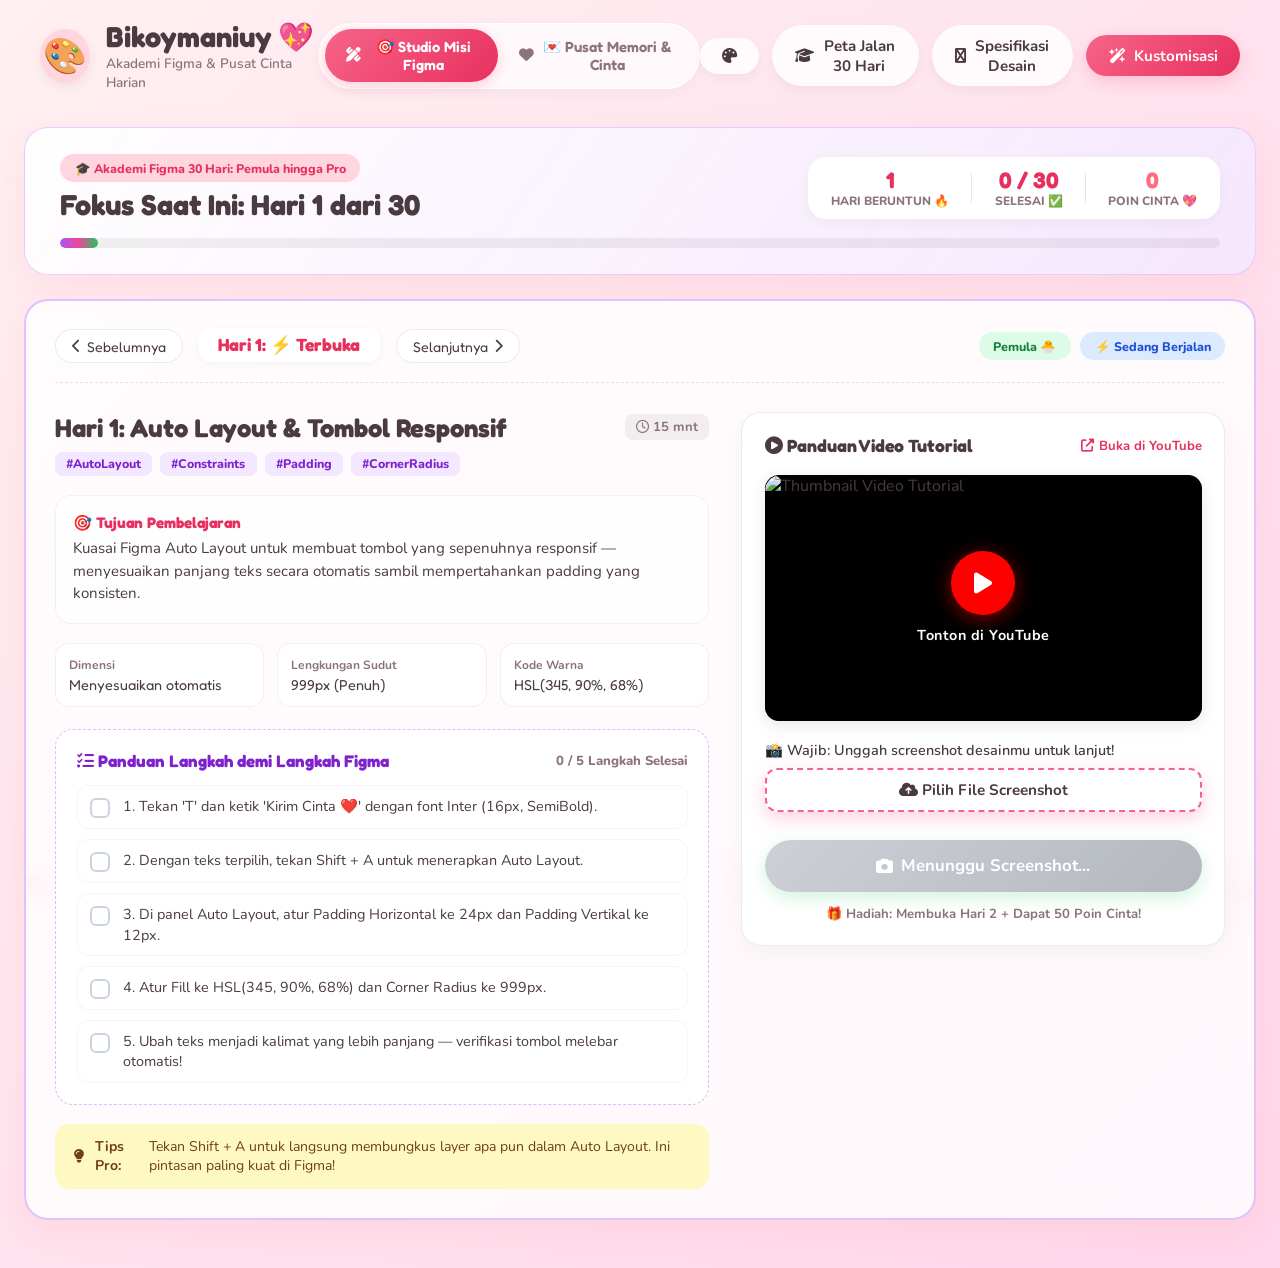
==== commit 679d7789: "Add files via upload" ====
--- a/index.html
+++ b/index.html
@@ -286,9 +286,6 @@
             <button class="action-btn" id="openNoteBtn">
               <i class="fa-solid fa-heart-open"></i> Buka Surat
             </button>
-            <button class="action-btn secondary-btn" id="newNoteBtn">
-              <i class="fa-solid fa-shuffle"></i> Surat Lainnya
-            </button>
           </div>
         </section>
 
--- a/styles.css
+++ b/styles.css
@@ -1978,3 +1978,224 @@
   letter-spacing: 0.5px;
   text-shadow: 0 1px 6px rgba(0,0,0,0.5);
 }
+
+/* ==========================================================================
+   MOBILE RESPONSIVENESS (<= 650px)
+   ========================================================================== */
+@media (max-width: 650px) {
+  .app-header {
+    padding: 0.8rem;
+    flex-direction: column;
+    gap: 0.8rem;
+  }
+  .app-header h1 {
+    font-size: 1.4rem;
+  }
+  .header-actions {
+    width: 100%;
+    justify-content: space-between;
+    gap: 0.5rem;
+  }
+  .nav-btn {
+    padding: 0.5rem;
+    font-size: 0.85rem;
+    flex: 1;
+    text-align: center;
+    justify-content: center;
+  }
+  
+  .welcome-card {
+    padding: 1.2rem;
+    gap: 1rem;
+    text-align: center;
+  }
+  .welcome-card h2 {
+    font-size: 1.3rem;
+  }
+  .love-counter {
+    flex-wrap: wrap;
+    gap: 0.8rem;
+    justify-content: center;
+  }
+  .counter-item {
+    min-width: 100px;
+    padding: 0.5rem;
+  }
+  .counter-divider {
+    display: none;
+  }
+  .welcome-mascot {
+    flex-direction: column;
+    align-items: center;
+    gap: 0.8rem;
+  }
+  .hug-btn {
+    width: 100%;
+    justify-content: center;
+  }
+
+  .widget-card {
+    padding: 1.2rem;
+  }
+
+  .drawer-content {
+    width: 100vw;
+    max-width: 100vw;
+    padding: 1.2rem;
+  }
+
+  .modal-content {
+    width: 95%;
+    padding: 1.2rem;
+  }
+
+  .vouchers-carousel {
+    gap: 0.8rem;
+    padding-bottom: 0.5rem;
+  }
+  .voucher-card {
+    min-width: 110px;
+    padding: 0.8rem;
+  }
+  
+  .task-card {
+    padding: 1rem;
+  }
+}
+/* ==========================================================================
+   MOBILE RESPONSIVENESS (<= 650px)
+   ========================================================================== */
+@media (max-width: 650px) {
+  /* Header & Navigation */
+  .app-header {
+    padding: 0.8rem;
+    flex-direction: column;
+    gap: 0.8rem;
+  }
+  .app-header h1 {
+    font-size: 1.4rem;
+  }
+  .mode-tabs {
+    flex-direction: column;
+    width: 100%;
+    gap: 0.5rem;
+  }
+  .mode-tab {
+    width: 100%;
+    justify-content: center;
+  }
+  .header-actions {
+    flex-direction: column;
+    width: 100%;
+    gap: 0.5rem;
+  }
+  .nav-btn {
+    width: 100%;
+    padding: 0.6rem;
+    font-size: 0.9rem;
+    justify-content: center;
+  }
+  
+  /* Progress & Badges (Fokus Saat Ini) */
+  .progress-info-row {
+    flex-direction: column;
+    text-align: center;
+    gap: 1.2rem;
+  }
+  .progress-title-group h2 {
+    font-size: 1.3rem;
+  }
+  .pill-badge {
+    white-space: normal;
+    text-align: center;
+    display: inline-block;
+  }
+  .streak-badge-box {
+    width: 100%;
+    justify-content: space-around;
+    padding: 0.8rem;
+  }
+  .streak-item {
+    padding: 0;
+  }
+  
+  /* Task Navigation (Sebelumnya / Selanjutnya) */
+  .task-toolbar {
+    flex-direction: column;
+    gap: 1rem;
+    align-items: center;
+  }
+  .task-nav-controls {
+    width: 100%;
+    justify-content: space-between;
+  }
+  .task-nav-btn {
+    padding: 0.4rem 0.6rem;
+    font-size: 0.75rem;
+  }
+  .day-selector-dropdown {
+    flex: 1;
+    text-align: center;
+    margin: 0 0.5rem;
+  }
+  .day-select-label {
+    font-size: 0.8rem;
+  }
+  .level-badge {
+    align-self: center;
+    margin-top: 0.5rem;
+  }
+
+  /* Task Card & Widgets */
+  .task-card, .widget-card {
+    padding: 1rem;
+  }
+  .welcome-card {
+    padding: 1.2rem;
+    gap: 1rem;
+    text-align: center;
+  }
+  .welcome-card h2 {
+    font-size: 1.3rem;
+  }
+  .love-counter {
+    flex-wrap: wrap;
+    gap: 0.8rem;
+    justify-content: center;
+  }
+  .counter-item {
+    min-width: 100px;
+    padding: 0.5rem;
+  }
+  .counter-divider {
+    display: none;
+  }
+  .welcome-mascot {
+    flex-direction: column;
+    align-items: center;
+    gap: 0.8rem;
+  }
+  .hug-btn {
+    width: 100%;
+    justify-content: center;
+  }
+
+  /* Drawers & Modals */
+  .drawer-content {
+    width: 100vw;
+    max-width: 100vw;
+    padding: 1.2rem;
+  }
+  .modal-content {
+    width: 95%;
+    padding: 1.2rem;
+  }
+  .vouchers-carousel {
+    gap: 0.8rem;
+    padding-bottom: 0.5rem;
+  }
+  .voucher-card {
+    min-width: 110px;
+    padding: 0.8rem;
+  }
+}
